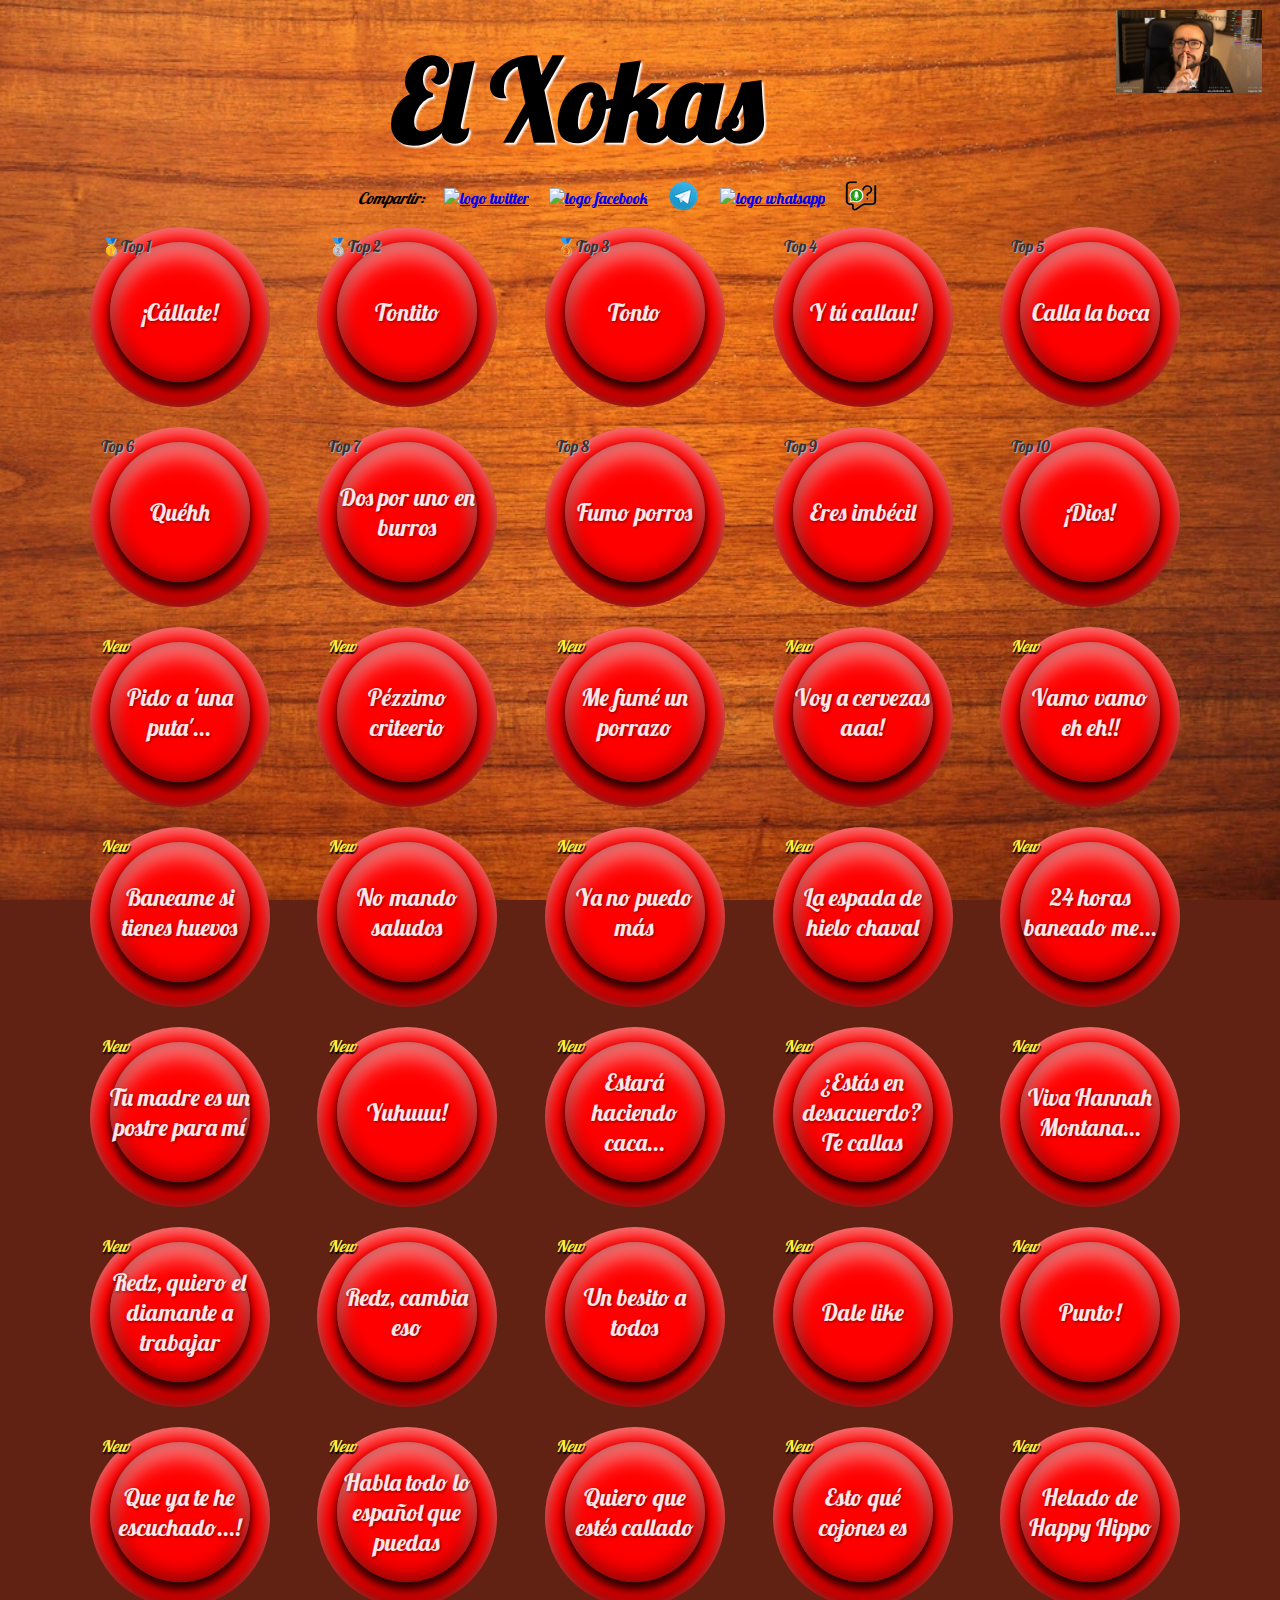
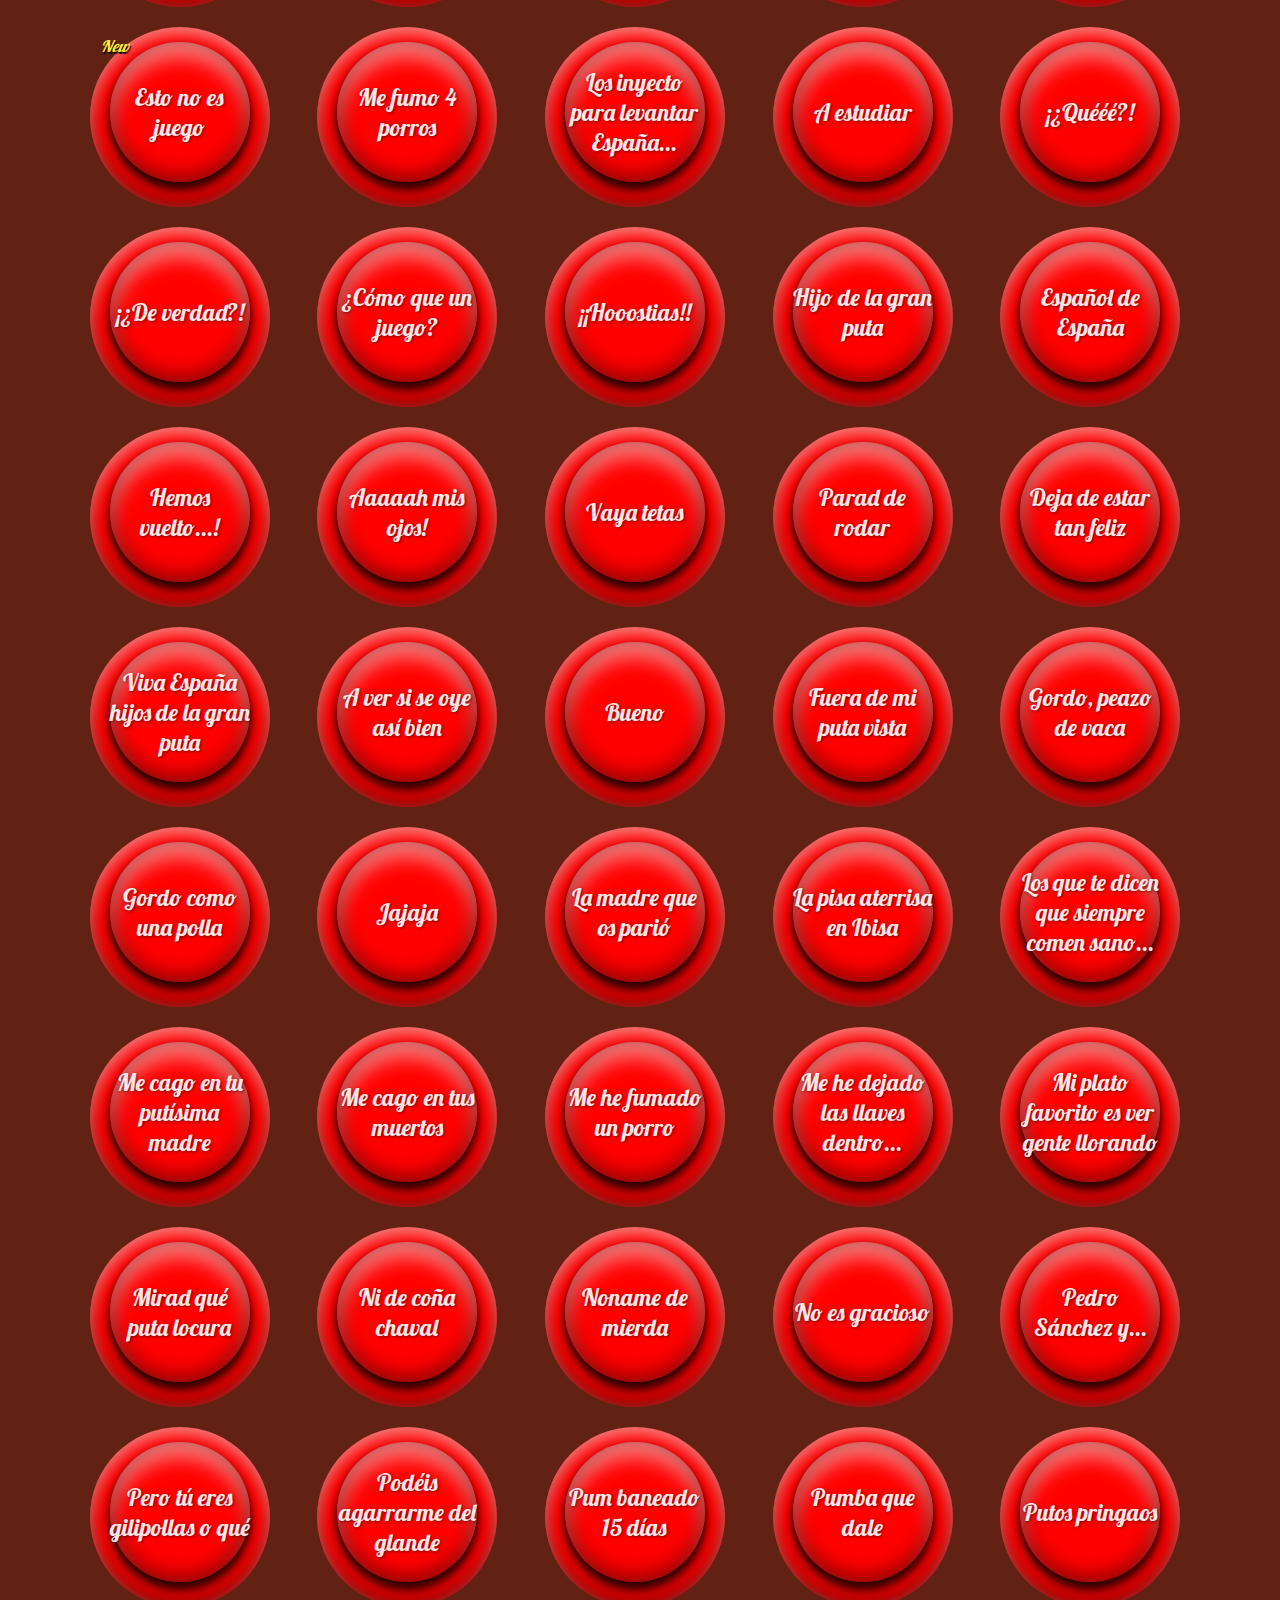
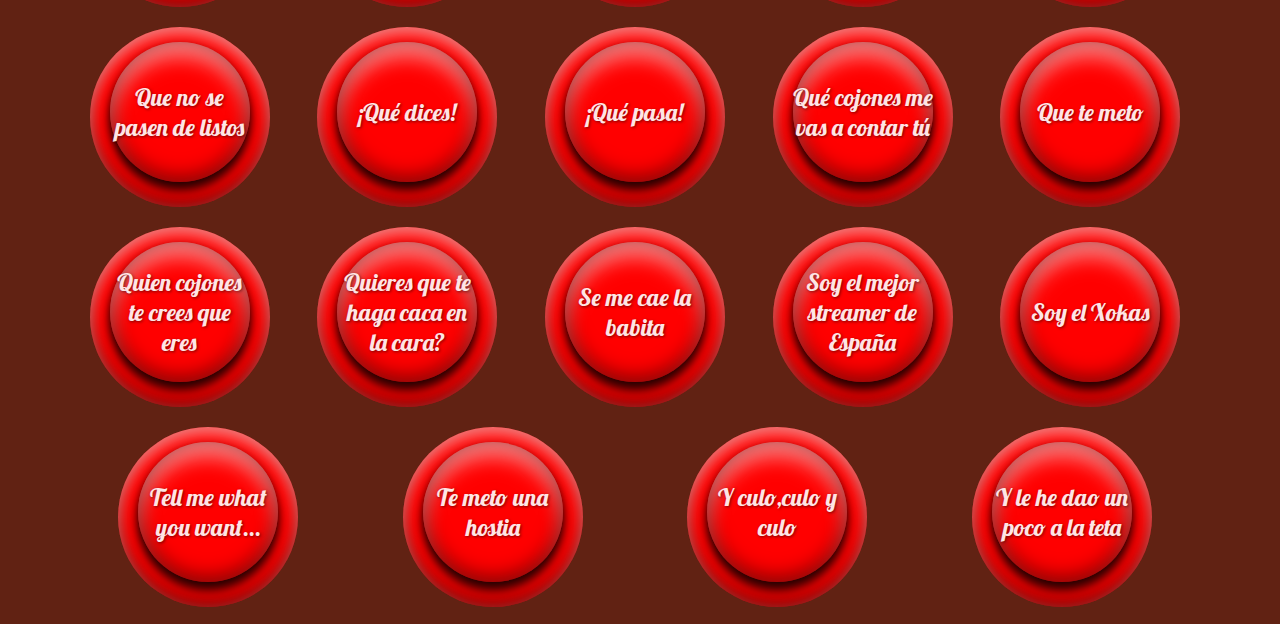
==== ElXokas/index.html @ c8bb3932 "Update" ====
<!DOCTYPE html>
<html lang="es">
<head>
	<meta charset="UTF-8">
	<meta name="viewport" content="width=device-width, initial-scale=1">
	<meta name="apple-mobile-web-app-capable" content="yes" />
	<meta name="El Xokas Sounds Table">
	<meta name="description" content="El Xokas Sounds Table - La web con los sonidos más famosos del streamer">

	<link rel="manifest" href="./manifest.json" />	
	<link rel="apple-touch-icon" href="https://raw.githubusercontent.com/Xatpy/SoundsTable/master/ElXokas/images/elxokasimage_72.jpeg" />
	<link rel="apple-touch-icon" href="https://raw.githubusercontent.com/Xatpy/SoundsTable/master/ElXokas/images/elxokasimage_96.jpeg" />
	<link rel="apple-touch-icon" href="https://raw.githubusercontent.com/Xatpy/SoundsTable/master/ElXokas/images/elxokasimage_128.jpeg" />
	<link rel="apple-touch-icon" href="https://raw.githubusercontent.com/Xatpy/SoundsTable/master/ElXokas/images/elxokasimage_144.jpeg" />
	<link rel="apple-touch-icon" href="https://raw.githubusercontent.com/Xatpy/SoundsTable/master/ElXokas/images/elxokasimage_152.jpeg" />
	<link rel="apple-touch-icon" href="https://raw.githubusercontent.com/Xatpy/SoundsTable/master/ElXokas/images/elxokasimage_192.jpeg" />
	<link rel="apple-touch-icon" href="https://raw.githubusercontent.com/Xatpy/SoundsTable/master/ElXokas/images/elxokasimage_384.jpeg" />
	<link rel="apple-touch-icon" href="https://raw.githubusercontent.com/Xatpy/SoundsTable/master/ElXokas/images/elxokasimage_512.jpeg" />
	<meta name="apple-mobile-web-app-status-bar" content="#7d3014"" />
	<meta name="theme-color" content="#ff0000" />

	<meta property="og:image:type" content="image/png">
	<meta property="og:image" content="https://raw.githubusercontent.com/Xatpy/SoundsTable/master/ElXokas/elxokasimage.jpeg" /> 
	<meta property="og:title" content="El Xokas· Sounds table" />
	<meta property="og:description" content="El Xokas Sounds table - Web app con las mejores reacciones del streamer" />

    <meta name="twitter:card" content="summary" />
	<meta name="twitter:site" content="@chapi13" />
	<meta name="twitter:title" content="El Xokas · Sounds table" />
	<meta name="twitter:description" content="El Xokas Sounds table - Web app con las mejores reacciones del streamer" />
	<meta name="twitter:image" content="https://raw.githubusercontent.com/Xatpy/SoundsTable/master/ElXokas/elxokasimage.png" />

	<title>🎶 El Xokas SOUNDS</title>
	
	<link href="https://fonts.googleapis.com/css?family=Lobster&display=swap" rel="stylesheet">

	<link rel="stylesheet" type="text/css" href="../styles.css">
	<link rel="icon" type="image/png" href="../images/icon.png" />
</head>
<body>
	<header>
		<div>
			<img src="./elxokasimage.webp" class="mainLogoXks" alt="logo principal"><h1 id="head">El Xokas</h1>
		</div>
		<div id="share" class="container">
			<span id="labelCompartir"><i>Compartir:</i></span>
			<a aria-label="Twitter" class="twitter customer share" href="https://twitter.com/intent/tweet?text=🎶%20El%20Xokas%20Sounds%20-%20La%20web%20app%20con%20los%20sonidos%20del%20streamer:%0Dhttps://xatpy.github.io/SoundsTable/ElXokas%0D" rel="noopener" target="_blank"><img alt="logo twitter" border="0" src="../images/logoTwitter.png" width="64px" height="64px" class="logo"></a>
			<a aria-label="Facebook" class="facebook customer share" href="https://www.facebook.com/sharer/sharer.php?u=https://xatpy.github.io/SoundsTable/ElXokas/" target="_blank" title="Compartir en Facebook"><img alt="logo facebook" border="0" src="../images/logoFacebook.png" class="logo"></a>
			<a aria-label="Telegram" href="https://t.me/share/url?url=https://xatpy.github.io/SoundsTable/ElXokas/"><img border="0" src="../images/logoTg.png" alt="logo telegram" width="64px" height="64px" class="logo"></a>
			<a aria-label="Whatsapp" href="whatsapp://send?text=https://xatpy.github.io/SoundsTable/ElXokas/" data-action="share/whatsapp/share"><img alt="logo whatsapp" border="0" src="../images/logoWhatsapp.png"class="logo"></a>
			<a aria-label="Whatsapp" href="https://twitter.com/chapi13/status/1488907418608316418" id="how-to-share-audio-whatsapp" title="Tutorial compartir como nota de voz en Whatsapp" target="_blank" data-action="share/whatsapp/share"><img alt="logo whatsapp aaaaaa" border="0" src="../images/howtowa.png"class="logo"></a>
		</div>
	</header>
	<div id="main">
		<div id="content">
		</div>
	</div>

	<script src="../app.js"></script>
	<script>
		window.onload = function() {
			initApp("./data.json");
		}
	</script>
</body>
</html>
---- styles.css ----
* {
	-webkit-user-select: none;
	-khtml-user-select: none;
	-moz-user-select: none;
	-ms-user-select: none;
	user-select: none;
}
input {
	-webkit-user-select: auto !important;
	-khtml-user-select: auto !important;
	-moz-user-select: auto !important;
	-ms-user-select: auto !important;
	user-select: auto !important;
}

html {
  background: url(images/highRes.webp) no-repeat center center fixed #612213;
	-webkit-background-size: cover;
	-moz-background-size: cover;
	-o-background-size: cover;
	background-size: cover;
	font-family: 'Lobster', cursive;
  font-display: swap;
}

header .mainLogo {
  float: right;
  width: 100px;
  height: 100px;
  background: #555;
  margin-right: 10px;
}

header .mainLogoXks {
  background: #555;
  margin-right: 10px;
  float: right;
  width: 146px;
  height: 83px;
}

header h1 {
  position: relative;
  top: 18px;
  left: 10px;
}

h1 {
    display: flex;
    justify-content: center;
    align-items: center; /* align vertical */
    font-size: 12.5vh;
    text-shadow: 2px 2px 2px white;
    text-align: center;
    margin: 10px;
}

#main {
    display: flex;
    justify-content: center;
}

#content {
    width: 90%;
    display: -webkit-flex; /* Safari */
    -webkit-flex-wrap: wrap; /* Safari 6.1+ */
    display: flex;
    flex-wrap: wrap;
    justify-content: space-around;;
}

#content div {
    width: 200px;
    height: 200px;
}

#share {
    display: flex;
    align-items: center;
    justify-content: center;
    margin-top: 29px;
    margin-right: 45px;
}

.logo {
    width: 32px;
    height: 32px;
    margin-left: 20px;
}

/*
--- ARCADE BUTTON ---
Link: https://codepen.io/mkvug/pen/meJyr
<a id="button">Click Me</a>
*/
a.button {
  position: relative;
  display: block;
  text-align: center;
  font-size: 1.75em;
  color: #ffe5e5;
  text-shadow: 1px 1px 3px rgba(0,0,0,0.5);
  background: #f00;
  width: 140px;
  height: 140px;
  top: 50%;
  left: 50%;
  margin: -74px 0 0 -75px;
  -webkit-border-radius: 50%;
  border-radius: 50%;
  -webkit-box-shadow: inset 0 -5px 20px rgba(0,0,0,0.5), inset 0 15px 20px rgba(255,255,255,0.5), 0 5px 10px rgba(0,0,0,0.75), 0 10px 10px rgba(0,0,0,0.5);
  box-shadow: inset 0 -5px 20px rgba(0,0,0,0.5), inset 0 15px 20px rgba(255,255,255,0.5), 0 5px 10px rgba(0,0,0,0.75), 0 10px 10px rgba(0,0,0,0.5);
  -webkit-box-sizing: border-box;
  -moz-box-sizing: border-box;
  box-sizing: border-box;
  padding: -3px 5px 0 0;
  cursor: pointer;
  -webkit-transition: all 0.1s ease;
  -moz-transition: all 0.1s ease;
  -o-transition: all 0.1s ease;
  -ms-transition: all 0.1s ease;
  transition: all 0.1s ease;

  display: flex;
  align-items: center;
  justify-content: center;
  font-size: 2.5vw;
  text-decoration: none;
}
a.button:before {
  content: " ";
  display: block;
  position: absolute;
  z-index: -5;
  width: 180px;
  height: 180px;
  top: 50%;
  left: 50%;
  -webkit-border-radius: 50%;
  border-radius: 50%;
  background: #f00;
  top: -15px;
  left: -20px;
  -webkit-box-shadow: inset 0 7px 15px rgba(255,255,255,0.5), inset 0 -7px 15px rgba(0,0,0,0.5);
  box-shadow: inset 0 7px 15px rgba(255,255,255,0.5), inset 0 -7px 15px rgba(0,0,0,0.5);
}

a.button:active {
  -webkit-box-shadow: inset 0 0 20px rgba(0,0,0,0.5);
  box-shadow: inset 0 0 20px rgba(0,0,0,0.5);
  color: #ffeded;
}

.tag {
  position: absolute;
  color: #363232;
  text-shadow: 1px 1px 1px #b0b0b0;
  margin-top: 20px;
  margin-left: 16px;
  z-index: 10;
}

.tagNew {
  color: #ffeb3b;
  text-shadow: 1px 2px 1px #030303;
  font-style: italic;
}


/* ----- MEDIA QUERIES ------ */
/* Large desktop */
@media (min-width: 1200px) {
  a.button {
 	font-size: 1.5em;
  }
}

/* Portrait tablet to landscape and desktop */
@media (min-width: 768px) and (max-width: 979px) {
}

/* Landscape phone to portrait tablet */
@media (max-width: 767px) {
  html {
    /* background: url(images/highRes.jpg) no-repeat center center fixed; */
    background: url(images/highRes.webp) no-repeat center center fixed #612213;
    -webkit-background-size: cover;
    -moz-background-size: cover;
    -o-background-size: cover;
    background-size: cover;
  }

  h1 {
    font-size: 7.5vh;
  }
}

/* Landscape phones and down */
@media (max-width: 480px) {
  html {
    background: url(images/highRes.webp) no-repeat center center fixed #612213;
    -webkit-background-size: cover;
    -moz-background-size: cover;
    -o-background-size: cover;
    background-size: cover;
  }

  header .mainLogo {
    width: 35px;
    height: 35px;
    margin-top: 27px;
    margin-right: 1px;
  }

  h1 {
    font-size: 6vh;
  }

  #share {
    margin-top: 27px;
    margin-bottom: 17px;
    width: 100%;
  }

  header .mainLogoXks {
    width: 108px;
    height: 63px;
  }

  #content div {
    width: 100px;
    height: 125px;
  }

  .logo {
    width: 30px;
    height: 230x;
  }

  a.button {
    font-size: 3vw;
    width: 60px;
    height: 60px;
    padding: 0px 5px 0 0;
    margin: -50px 0 0 -25px;
  }

  a.button:before {
    width: 100px;
    height: 100px;
    top: 50%;
    left: 50%;
    border-radius: 50%;
    top: -15px;
    left: -20px;
    -webkit-box-shadow: inset 0 7px 15px rgba(255,255,255,0.5), inset 0 -7px 15px rgba(0,0,0,0.5);
    box-shadow: inset 0 7px 15px rgba(255,255,255,0.5), inset 0 -7px 15px rgba(0,0,0,0.5);
  }

  .tag {
    position: absolute;
    margin-top: 5px;
    margin-left: 5px;
    font-size: x-small;
  }
}
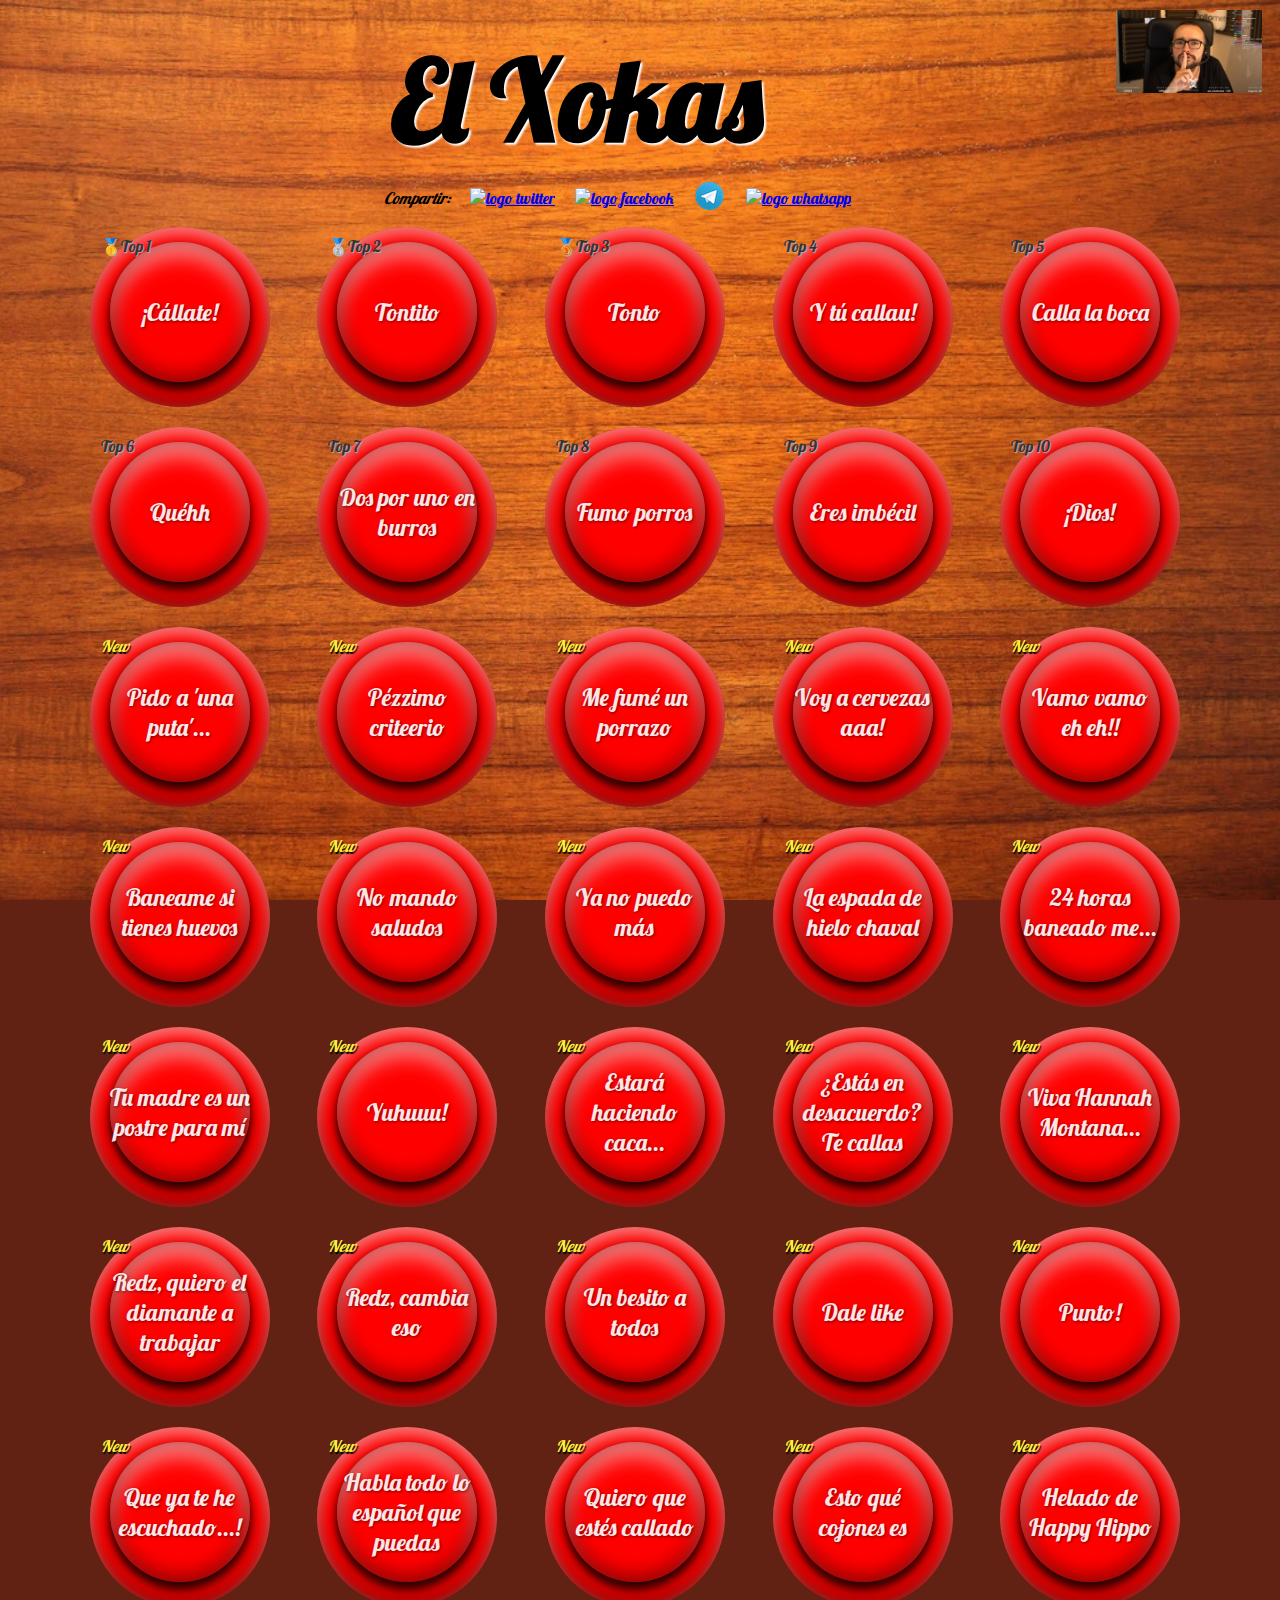
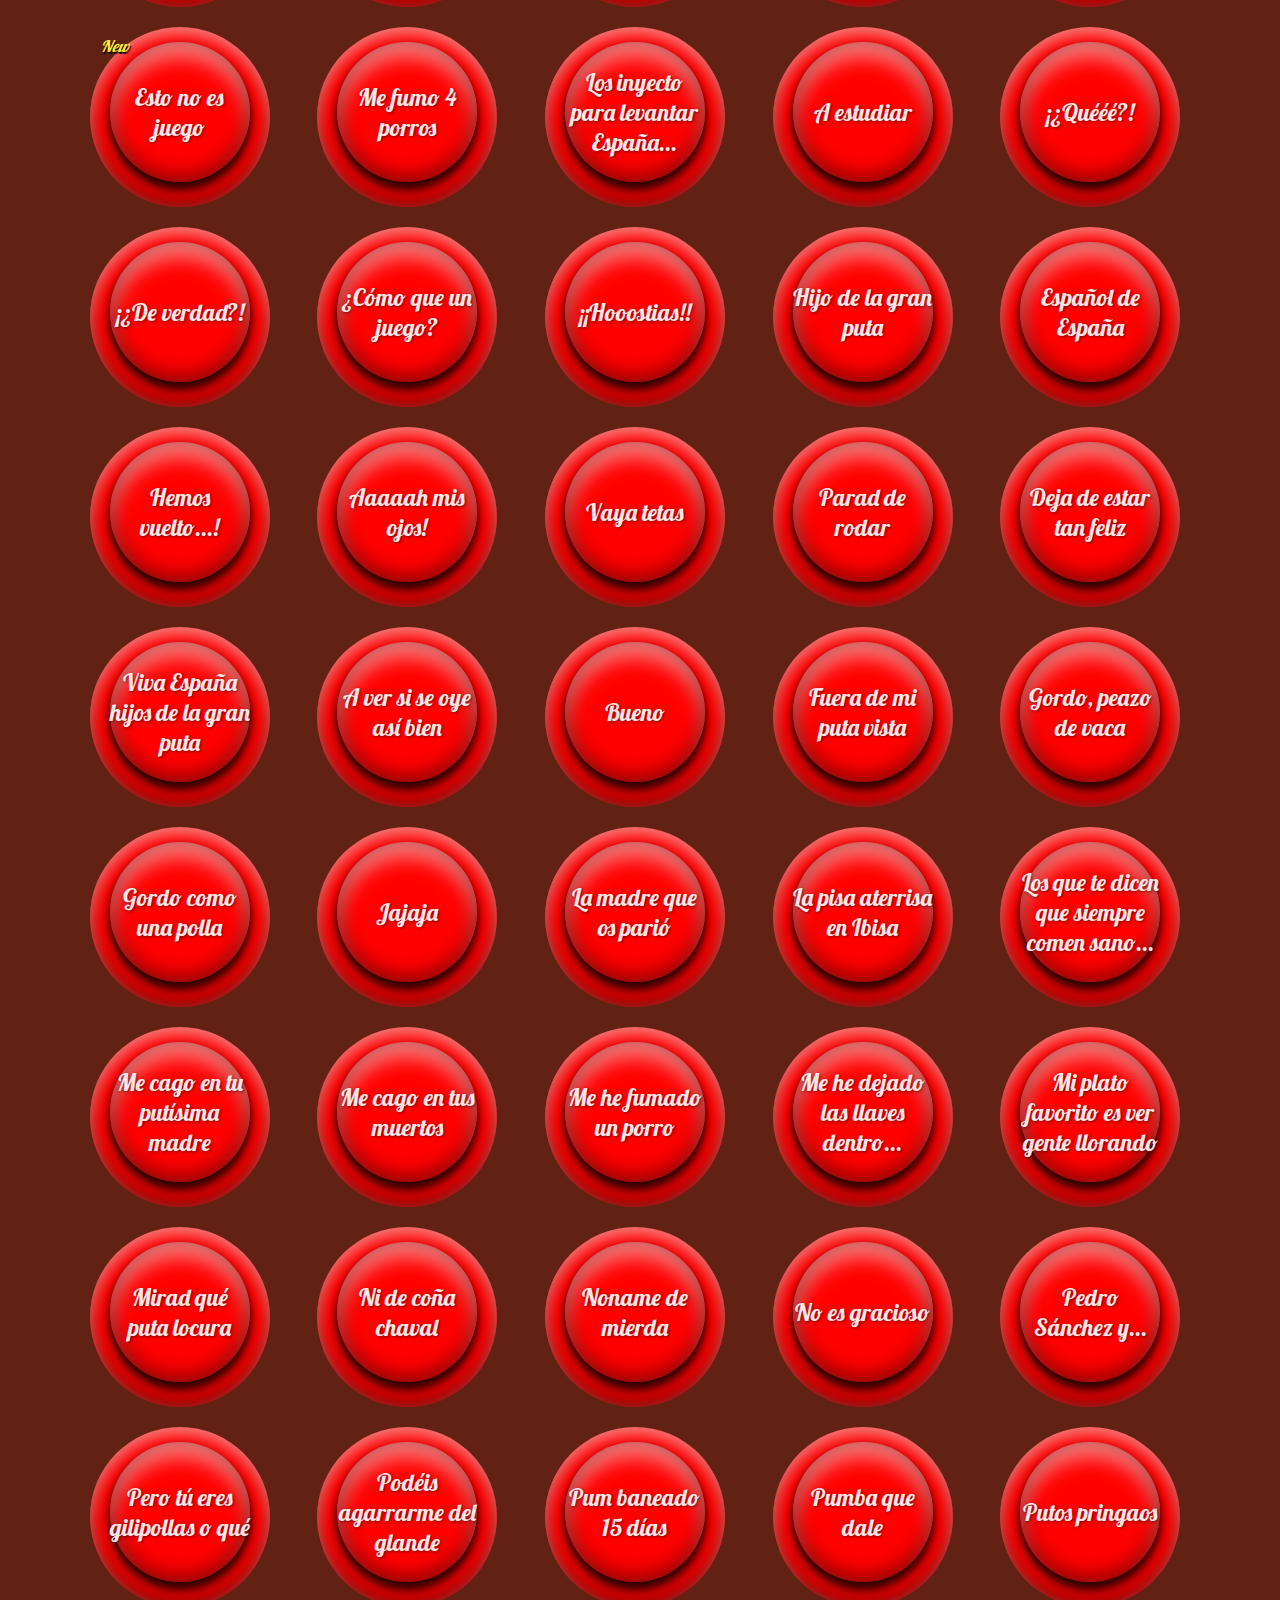
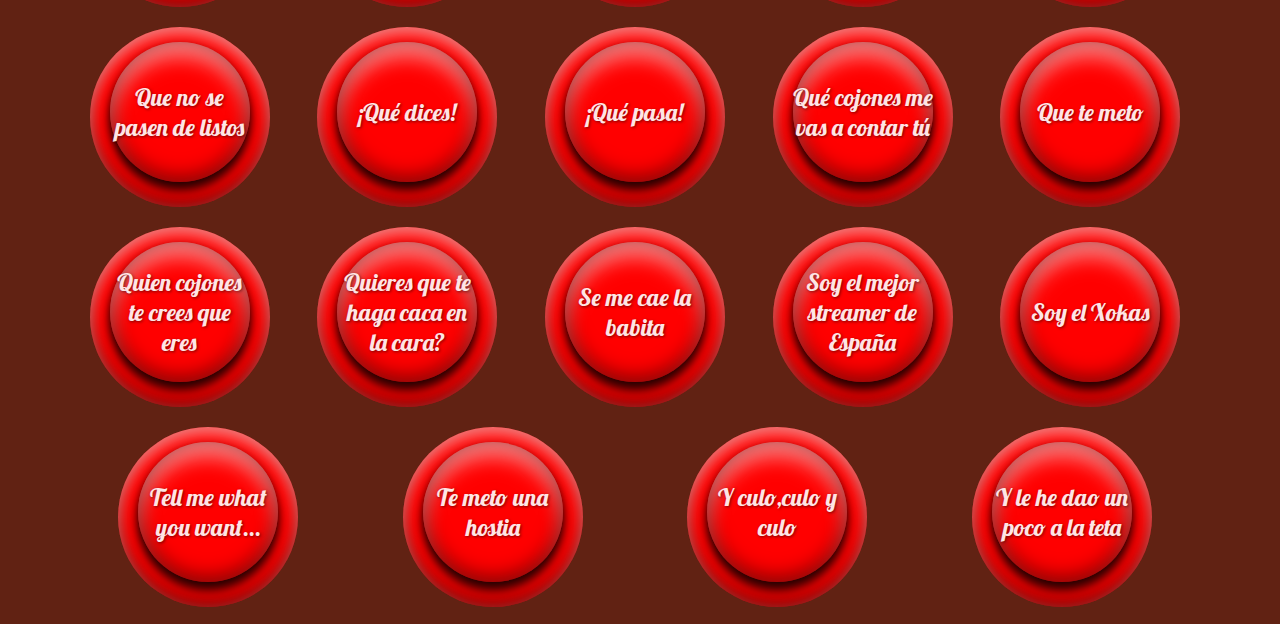
==== commit 638fe741: "Update" ====
--- a/ElXokas/index.html
+++ b/ElXokas/index.html
@@ -48,7 +48,6 @@
 			<a aria-label="Facebook" class="facebook customer share" href="https://www.facebook.com/sharer/sharer.php?u=https://xatpy.github.io/SoundsTable/ElXokas/" target="_blank" title="Compartir en Facebook"><img alt="logo facebook" border="0" src="../images/logoFacebook.png" class="logo"></a>
 			<a aria-label="Telegram" href="https://t.me/share/url?url=https://xatpy.github.io/SoundsTable/ElXokas/"><img border="0" src="../images/logoTg.png" alt="logo telegram" width="64px" height="64px" class="logo"></a>
 			<a aria-label="Whatsapp" href="whatsapp://send?text=https://xatpy.github.io/SoundsTable/ElXokas/" data-action="share/whatsapp/share"><img alt="logo whatsapp" border="0" src="../images/logoWhatsapp.png"class="logo"></a>
-			<a aria-label="Whatsapp" href="https://twitter.com/chapi13/status/1488907418608316418" id="how-to-share-audio-whatsapp" title="Tutorial compartir como nota de voz en Whatsapp" target="_blank" data-action="share/whatsapp/share"><img alt="logo whatsapp aaaaaa" border="0" src="../images/howtowa.png"class="logo"></a>
 		</div>
 	</header>
 	<div id="main">
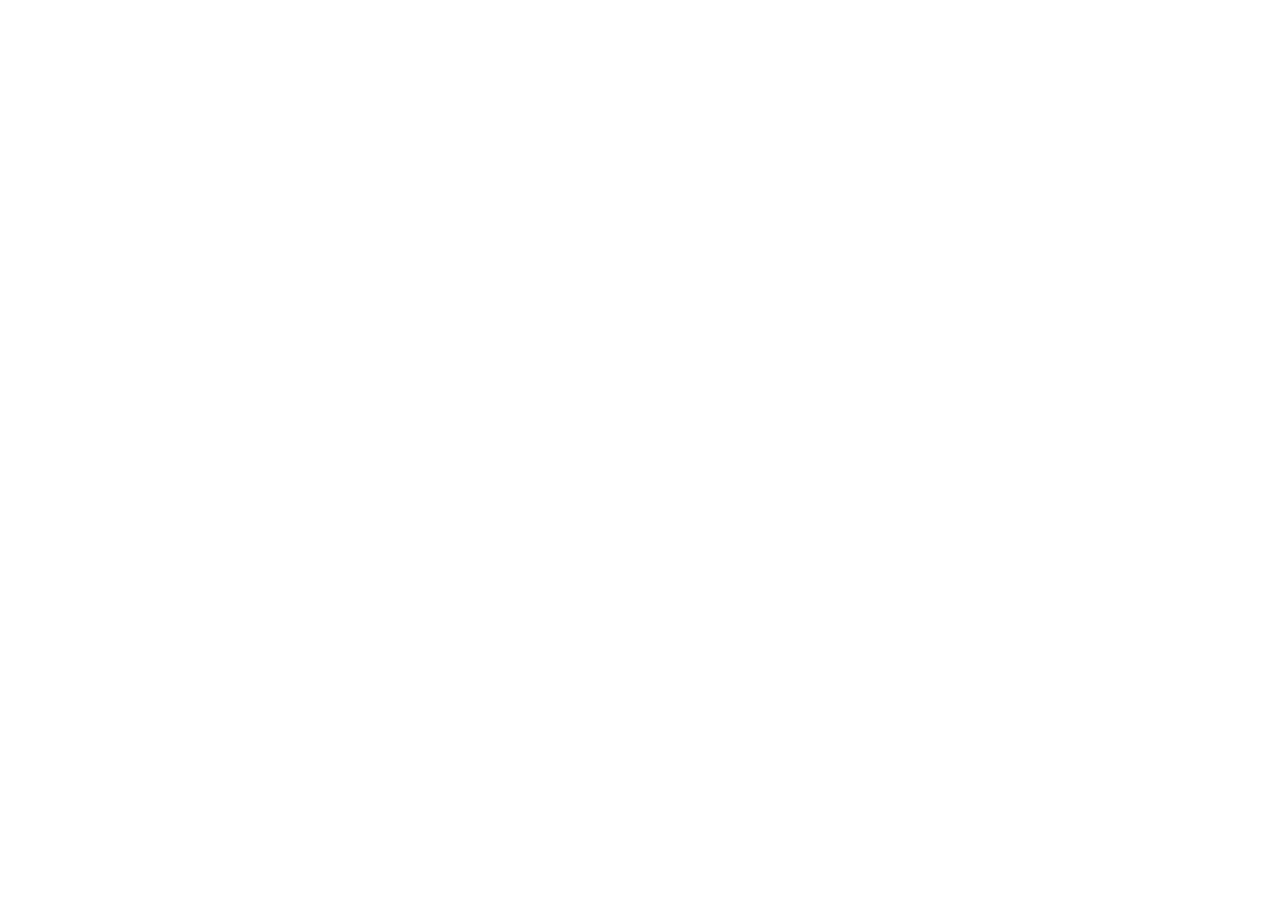
==== commit a88079fb: "Redirect to main domain" ====
--- a/ElXokas/index.html
+++ b/ElXokas/index.html
@@ -1,65 +1,179 @@
 <!DOCTYPE html>
 <html lang="es">
-<head>
-	<meta charset="UTF-8">
-	<meta name="viewport" content="width=device-width, initial-scale=1">
-	<meta name="apple-mobile-web-app-capable" content="yes" />
-	<meta name="El Xokas Sounds Table">
-	<meta name="description" content="El Xokas Sounds Table - La web con los sonidos más famosos del streamer">
+  <head>
+    <meta
+      http-equiv="refresh"
+      content="0; url=https://thesoundstable.com/ElXokas"
+    />
 
-	<link rel="manifest" href="./manifest.json" />	
-	<link rel="apple-touch-icon" href="https://raw.githubusercontent.com/Xatpy/SoundsTable/master/ElXokas/images/elxokasimage_72.jpeg" />
-	<link rel="apple-touch-icon" href="https://raw.githubusercontent.com/Xatpy/SoundsTable/master/ElXokas/images/elxokasimage_96.jpeg" />
-	<link rel="apple-touch-icon" href="https://raw.githubusercontent.com/Xatpy/SoundsTable/master/ElXokas/images/elxokasimage_128.jpeg" />
-	<link rel="apple-touch-icon" href="https://raw.githubusercontent.com/Xatpy/SoundsTable/master/ElXokas/images/elxokasimage_144.jpeg" />
-	<link rel="apple-touch-icon" href="https://raw.githubusercontent.com/Xatpy/SoundsTable/master/ElXokas/images/elxokasimage_152.jpeg" />
-	<link rel="apple-touch-icon" href="https://raw.githubusercontent.com/Xatpy/SoundsTable/master/ElXokas/images/elxokasimage_192.jpeg" />
-	<link rel="apple-touch-icon" href="https://raw.githubusercontent.com/Xatpy/SoundsTable/master/ElXokas/images/elxokasimage_384.jpeg" />
-	<link rel="apple-touch-icon" href="https://raw.githubusercontent.com/Xatpy/SoundsTable/master/ElXokas/images/elxokasimage_512.jpeg" />
-	<meta name="apple-mobile-web-app-status-bar" content="#7d3014"" />
-	<meta name="theme-color" content="#ff0000" />
+    <meta charset="UTF-8" />
+    <meta name="viewport" content="width=device-width, initial-scale=1" />
+    <meta name="apple-mobile-web-app-capable" content="yes" />
+    <meta name="El Xokas Sounds Table" />
+    <meta
+      name="description"
+      content="El Xokas Sounds Table - La web con los sonidos más famosos del streamer"
+    />
 
-	<meta property="og:image:type" content="image/png">
-	<meta property="og:image" content="https://raw.githubusercontent.com/Xatpy/SoundsTable/master/ElXokas/elxokasimage.jpeg" /> 
-	<meta property="og:title" content="El Xokas· Sounds table" />
-	<meta property="og:description" content="El Xokas Sounds table - Web app con las mejores reacciones del streamer" />
+    <link rel="manifest" href="./manifest.json" />
+    <link
+      rel="apple-touch-icon"
+      href="https://raw.githubusercontent.com/Xatpy/SoundsTable/master/ElXokas/images/elxokasimage_72.jpeg"
+    />
+    <link
+      rel="apple-touch-icon"
+      href="https://raw.githubusercontent.com/Xatpy/SoundsTable/master/ElXokas/images/elxokasimage_96.jpeg"
+    />
+    <link
+      rel="apple-touch-icon"
+      href="https://raw.githubusercontent.com/Xatpy/SoundsTable/master/ElXokas/images/elxokasimage_128.jpeg"
+    />
+    <link
+      rel="apple-touch-icon"
+      href="https://raw.githubusercontent.com/Xatpy/SoundsTable/master/ElXokas/images/elxokasimage_144.jpeg"
+    />
+    <link
+      rel="apple-touch-icon"
+      href="https://raw.githubusercontent.com/Xatpy/SoundsTable/master/ElXokas/images/elxokasimage_152.jpeg"
+    />
+    <link
+      rel="apple-touch-icon"
+      href="https://raw.githubusercontent.com/Xatpy/SoundsTable/master/ElXokas/images/elxokasimage_192.jpeg"
+    />
+    <link
+      rel="apple-touch-icon"
+      href="https://raw.githubusercontent.com/Xatpy/SoundsTable/master/ElXokas/images/elxokasimage_384.jpeg"
+    />
+    <link
+      rel="apple-touch-icon"
+      href="https://raw.githubusercontent.com/Xatpy/SoundsTable/master/ElXokas/images/elxokasimage_512.jpeg"
+    />
+    <meta name="apple-mobile-web-app-status-bar" content="#7d3014"" />
+    <meta name="theme-color" content="#ff0000" />
+
+    <meta property="og:image:type" content="image/png" />
+    <meta
+      property="og:image"
+      content="https://raw.githubusercontent.com/Xatpy/SoundsTable/master/ElXokas/elxokasimage.jpeg"
+    />
+    <meta property="og:title" content="El Xokas· Sounds table" />
+    <meta
+      property="og:description"
+      content="El Xokas Sounds table - Web app con las mejores reacciones del streamer"
+    />
 
     <meta name="twitter:card" content="summary" />
-	<meta name="twitter:site" content="@chapi13" />
-	<meta name="twitter:title" content="El Xokas · Sounds table" />
-	<meta name="twitter:description" content="El Xokas Sounds table - Web app con las mejores reacciones del streamer" />
-	<meta name="twitter:image" content="https://raw.githubusercontent.com/Xatpy/SoundsTable/master/ElXokas/elxokasimage.png" />
+    <meta name="twitter:site" content="@chapi13" />
+    <meta name="twitter:title" content="El Xokas · Sounds table" />
+    <meta
+      name="twitter:description"
+      content="El Xokas Sounds table - Web app con las mejores reacciones del streamer"
+    />
+    <meta
+      name="twitter:image"
+      content="https://raw.githubusercontent.com/Xatpy/SoundsTable/master/ElXokas/elxokasimage.png"
+    />
 
-	<title>🎶 El Xokas SOUNDS</title>
-	
-	<link href="https://fonts.googleapis.com/css?family=Lobster&display=swap" rel="stylesheet">
+    <title>🎶 El Xokas SOUNDS</title>
 
-	<link rel="stylesheet" type="text/css" href="../styles.css">
-	<link rel="icon" type="image/png" href="../images/icon.png" />
-</head>
-<body>
-	<header>
-		<div>
-			<img src="./elxokasimage.webp" class="mainLogoXks" alt="logo principal"><h1 id="head">El Xokas</h1>
-		</div>
-		<div id="share" class="container">
-			<span id="labelCompartir"><i>Compartir:</i></span>
-			<a aria-label="Twitter" class="twitter customer share" href="https://twitter.com/intent/tweet?text=🎶%20El%20Xokas%20Sounds%20-%20La%20web%20app%20con%20los%20sonidos%20del%20streamer:%0Dhttps://xatpy.github.io/SoundsTable/ElXokas%0D" rel="noopener" target="_blank"><img alt="logo twitter" border="0" src="../images/logoTwitter.png" width="64px" height="64px" class="logo"></a>
-			<a aria-label="Facebook" class="facebook customer share" href="https://www.facebook.com/sharer/sharer.php?u=https://xatpy.github.io/SoundsTable/ElXokas/" target="_blank" title="Compartir en Facebook"><img alt="logo facebook" border="0" src="../images/logoFacebook.png" class="logo"></a>
-			<a aria-label="Telegram" href="https://t.me/share/url?url=https://xatpy.github.io/SoundsTable/ElXokas/"><img border="0" src="../images/logoTg.png" alt="logo telegram" width="64px" height="64px" class="logo"></a>
-			<a aria-label="Whatsapp" href="whatsapp://send?text=https://xatpy.github.io/SoundsTable/ElXokas/" data-action="share/whatsapp/share"><img alt="logo whatsapp" border="0" src="../images/logoWhatsapp.png"class="logo"></a>
-		</div>
-	</header>
-	<div id="main">
-		<div id="content">
-		</div>
-	</div>
+    <link
+      href="https://fonts.googleapis.com/css?family=Lobster&display=swap"
+      rel="stylesheet"
+    />
 
-	<script src="../app.js"></script>
-	<script>
-		window.onload = function() {
-			initApp("./data.json");
-		}
-	</script>
-</body>
+    <link rel="stylesheet" type="text/css" href="../styles.css" />
+    <link rel="icon" type="image/png" href="../images/icon.png" />
+  </head>
+  <body>
+    <header>
+      <div>
+        <img
+          src="./elxokasimage.webp"
+          class="mainLogoXks"
+          alt="logo principal"
+        />
+        <h1 id="head">El Xokas</h1>
+      </div>
+      <div id="share" class="container">
+        <span id="labelCompartir"><i>Compartir:</i></span>
+        <a
+          aria-label="Twitter"
+          class="twitter customer share"
+          href="https://twitter.com/intent/tweet?text=🎶%20El%20Xokas%20Sounds%20-%20La%20web%20app%20con%20los%20sonidos%20del%20streamer:%0Dhttps://thesoundstable.com/ElXokas/"
+          rel="noopener"
+          target="_blank"
+          ><img
+            alt="logo twitter"
+            border="0"
+            src="../images/logoTwitter.png"
+            width="64px"
+            height="64px"
+            class="logo"
+        /></a>
+        <a
+          aria-label="Facebook"
+          class="facebook customer share"
+          href="https://www.facebook.com/sharer/sharer.php?u=https://thesoundstable.com/ElXokas/"
+          target="_blank"
+          title="Compartir en Facebook"
+          ><img
+            alt="logo facebook"
+            border="0"
+            src="../images/logoFacebook.png"
+            class="logo"
+        /></a>
+        <a
+          aria-label="Telegram"
+          href="https://t.me/share/url?url=https://thesoundstable.com/ElXokas/"
+          ><img
+            border="0"
+            src="../images/logoTg.png"
+            alt="logo telegram"
+            width="64px"
+            height="64px"
+            class="logo"
+        /></a>
+        <a
+          aria-label="Whatsapp"
+          href="whatsapp://send?text=https://thesoundstable.com/ElXokas/"
+          data-action="share/whatsapp/share"
+          ><img
+            alt="logo whatsapp"
+            border="0"
+            src="../images/logoWhatsapp.png"
+            class="logo"
+        /></a>
+      </div>
+    </header>
+    <div id="main">
+      <div id="content"></div>
+    </div>
+
+    <script
+      async
+      src="https://pagead2.googlesyndication.com/pagead/js/adsbygoogle.js?client=ca-pub-8801495871341198"
+      crossorigin="anonymous"
+    ></script>
+
+    <!-- Google tag (gtag.js) -->
+    <script
+      async
+      src="https://www.googletagmanager.com/gtag/js?id=G-93V4P95HDJ"
+    ></script>
+    <script>
+      window.dataLayer = window.dataLayer || [];
+      function gtag() {
+        dataLayer.push(arguments);
+      }
+      gtag("js", new Date());
+      gtag("config", "G-93V4P95HDJ");
+    </script>
+
+    <script src="../app.js"></script>
+    <script>
+      window.onload = function () {
+        initApp("./data.json");
+      };
+    </script>
+  </body>
 </html>
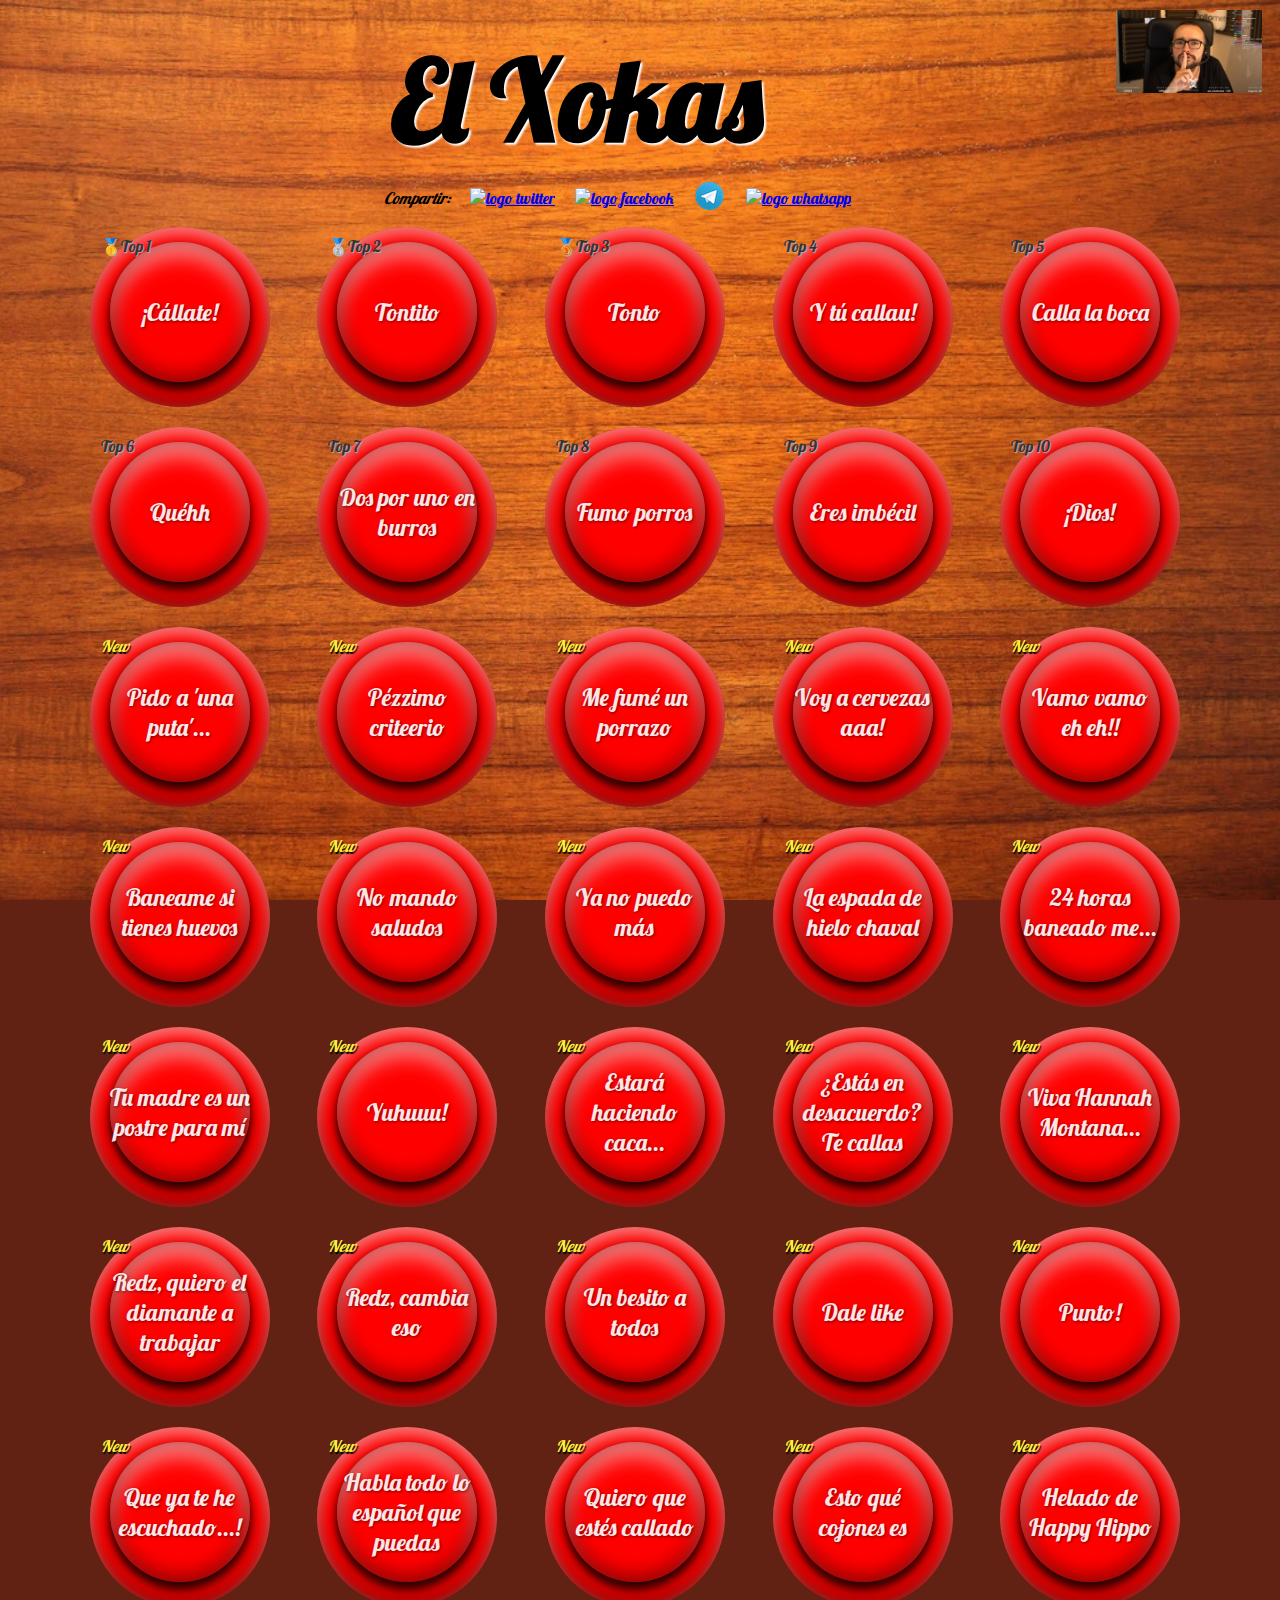
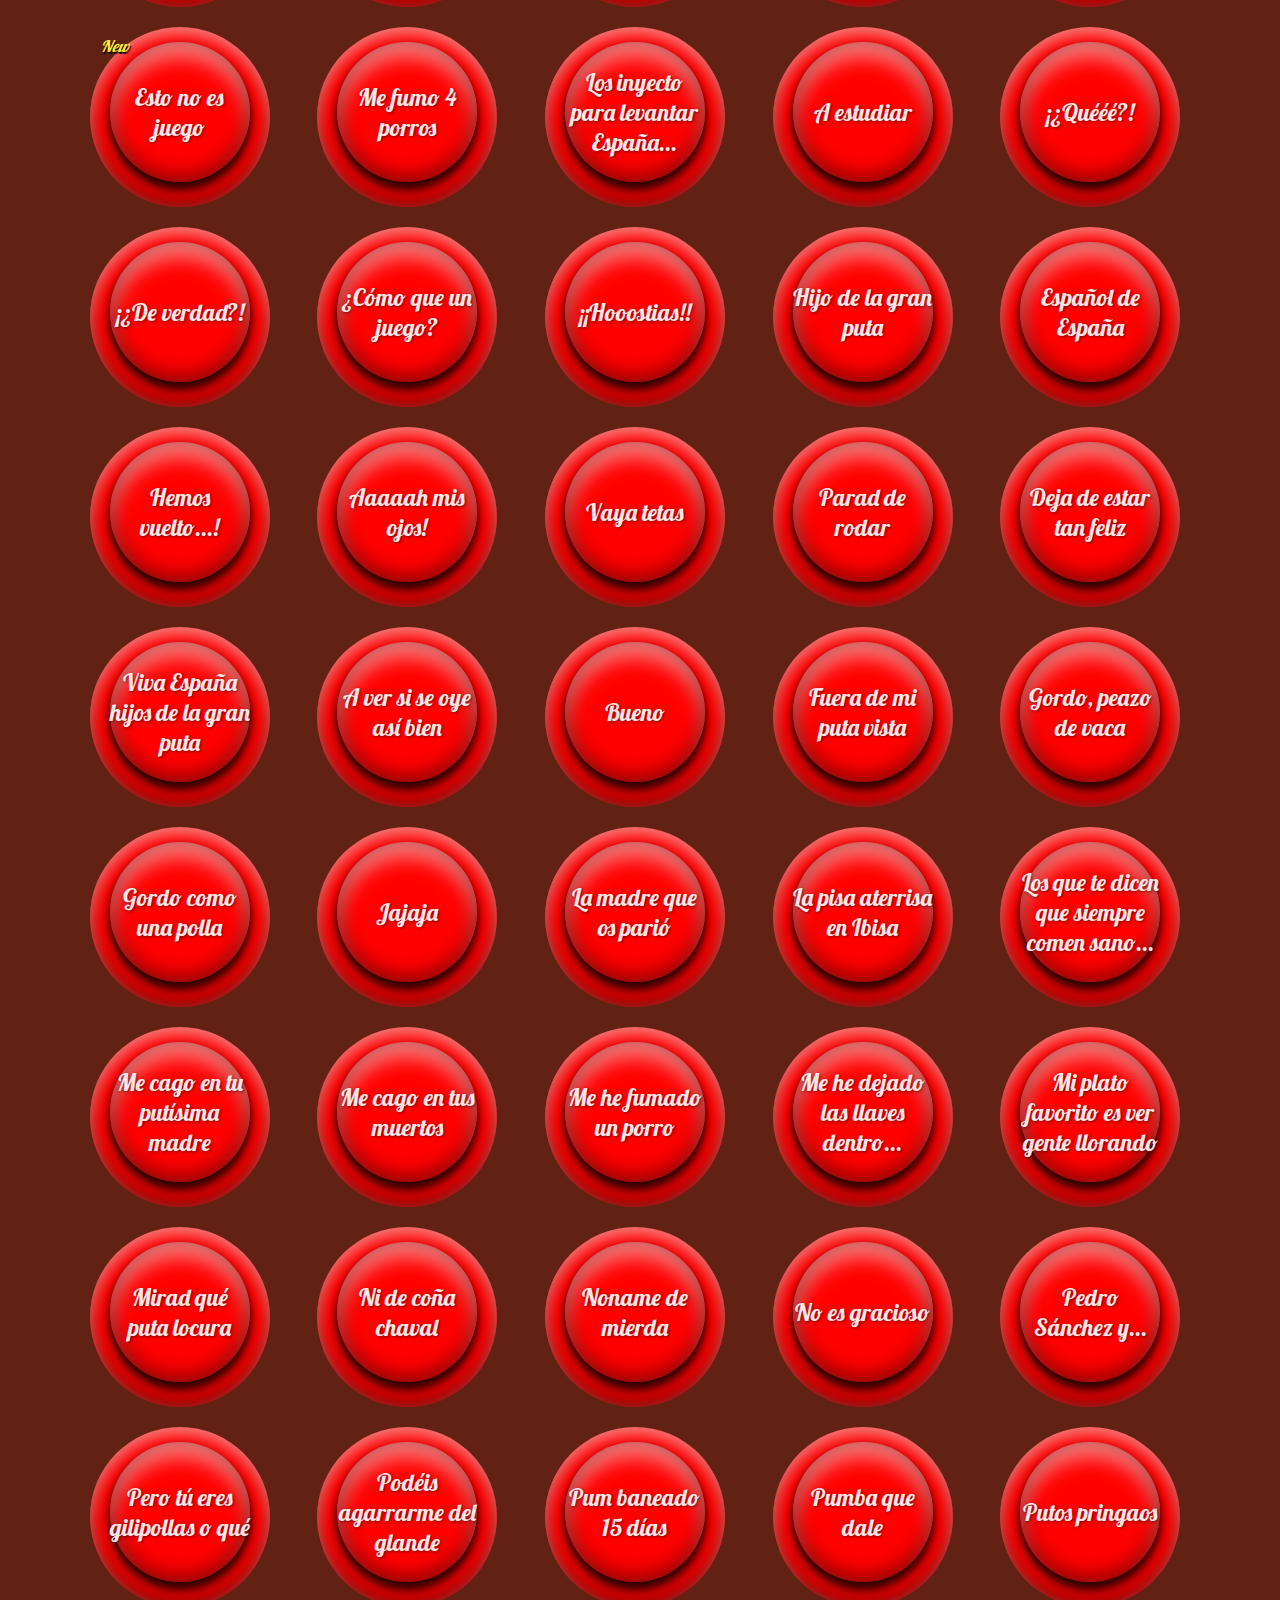
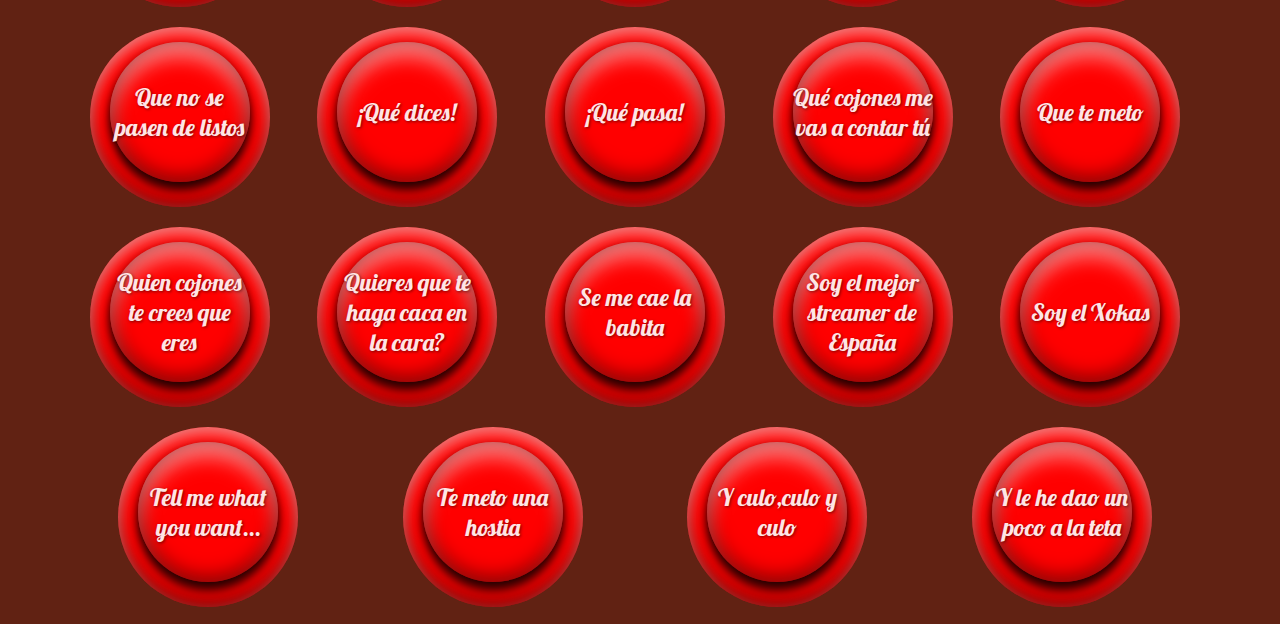
==== commit 4e43ab92: "Remove redirect" ====
--- a/ElXokas/index.html
+++ b/ElXokas/index.html
@@ -1,10 +1,10 @@
 <!DOCTYPE html>
 <html lang="es">
   <head>
-    <meta
+    <!-- <meta
       http-equiv="refresh"
       content="0; url=https://thesoundstable.com/ElXokas"
-    />
+    /> -->
 
     <meta charset="UTF-8" />
     <meta name="viewport" content="width=device-width, initial-scale=1" />
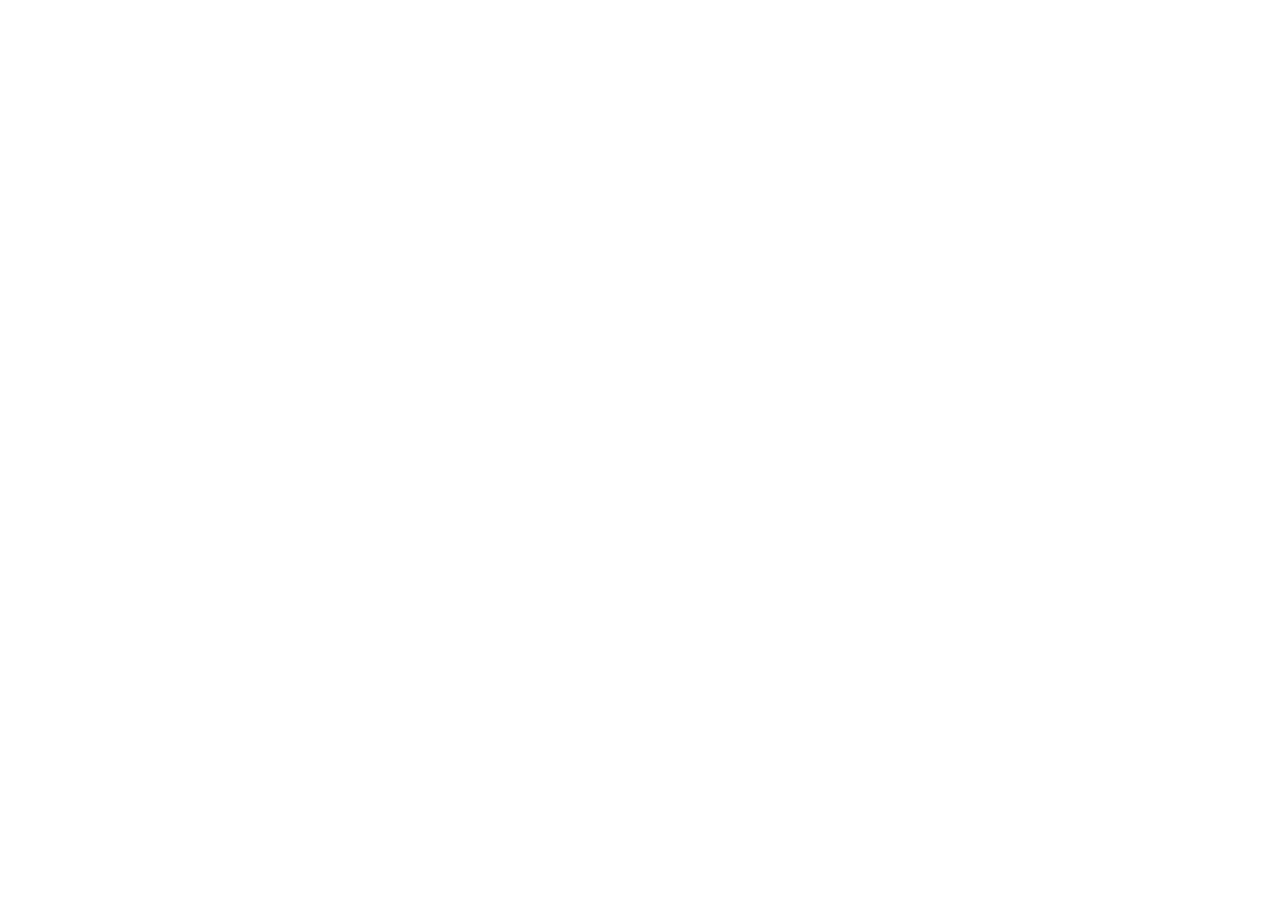
==== commit 8130cda1: "Enable redirect" ====
--- a/ElXokas/index.html
+++ b/ElXokas/index.html
@@ -1,10 +1,10 @@
 <!DOCTYPE html>
 <html lang="es">
   <head>
-    <!-- <meta
+    <meta
       http-equiv="refresh"
       content="0; url=https://thesoundstable.com/ElXokas"
-    /> -->
+    />
 
     <meta charset="UTF-8" />
     <meta name="viewport" content="width=device-width, initial-scale=1" />
